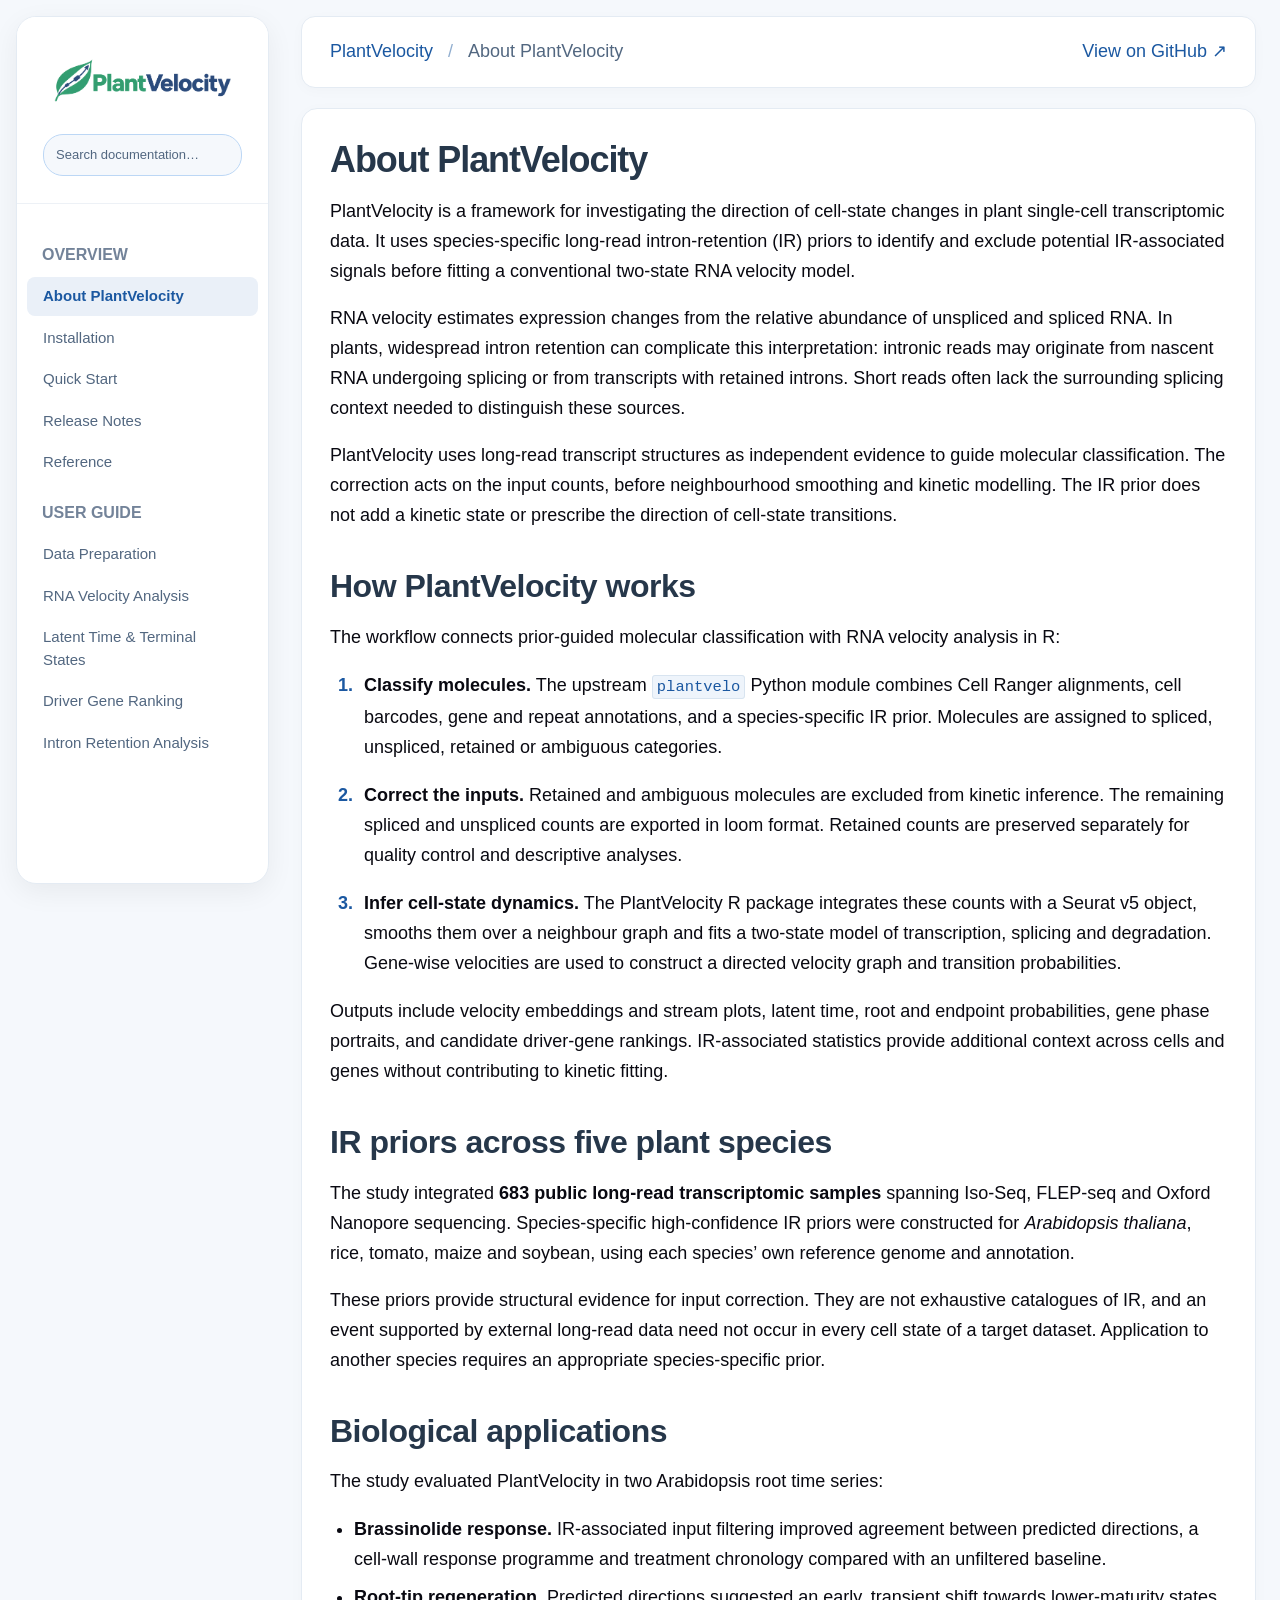
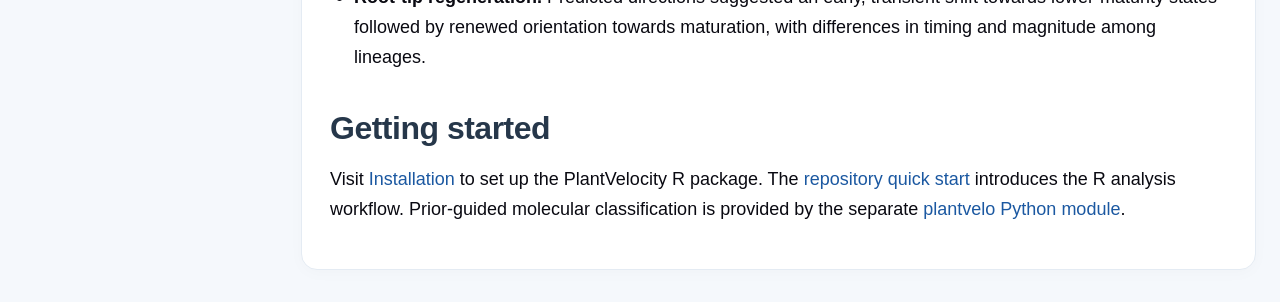
==== docs/index.html @ 2a9a4c6e "Release PlantVelocity v0.5.1" ====
<!doctype html>
<html lang="en">
<head>
  <meta charset="utf-8">
  <meta name="viewport" content="width=device-width, initial-scale=1">
  <meta name="description" content="PlantVelocity uses species-specific long-read intron-retention priors to correct plant single-cell RNA velocity inputs before two-state kinetic modelling.">
  <title>About PlantVelocity — PlantVelocity documentation</title>
  <link rel="stylesheet" href="style.css">
  <script src="navigation.js" defer></script>
</head>
<body>
  <a class="skip-link" href="#main">Skip to content</a>
  <aside class="sidebar" aria-label="Documentation navigation">
    <div class="brand">
      <a href="index.html"><img class="brand-logo" src="assets/logo.png" alt="PlantVelocity" width="2172" height="724"></a>
      <label class="sr-only" for="navigation-search">Search documentation pages</label>
      <input id="navigation-search" type="search" placeholder="Search documentation…" aria-controls="documentation-nav" autocomplete="off" hidden>
    </div>
    <nav id="documentation-nav" aria-label="Documentation">
      <div class="nav-group">
        <p class="nav-label">OVERVIEW</p>
        <a class="selected" aria-current="page" href="index.html">About PlantVelocity</a>
        <a href="installation.html">Installation</a>
        <a href="quick-start.html">Quick Start</a>
        <a href="release-notes.html">Release Notes</a>
        <a href="reference.html">Reference</a>
      </div>
      <div class="nav-group">
        <p class="nav-label">USER GUIDE</p>
        <a href="data-preparation.html">Data Preparation</a>
        <a href="rna-velocity-analysis.html">RNA Velocity Analysis</a>
        <a href="latent-time-terminal-states.html">Latent Time &amp; Terminal States</a>
        <a href="driver-gene-ranking.html">Driver Gene Ranking</a>
        <a href="intron-retention-analysis.html">Intron Retention Analysis</a>
      </div>
      <p class="search-status" role="status" aria-live="polite" hidden>No matching pages.</p>
    </nav>
  </aside>
  <div class="page">
    <header class="breadcrumbs"><span><a href="index.html">PlantVelocity</a><span aria-hidden="true"> / </span>About PlantVelocity</span><a class="source" href="https://github.com/PlantVelocityProject/PlantVelocity">View on GitHub ↗</a></header>
    <main id="main" tabindex="-1">
      <h1>About PlantVelocity</h1>
      <!-- Content adapted from the author-provided manuscript
           2026.9.15-PlantVelocity-English.docx: Abstract, Introduction,
           framework description, five-species resource, and Discussion.
           Resource coverage and application results describe the manuscript study. -->
      <p>PlantVelocity is a framework for investigating the direction of cell-state changes in plant single-cell transcriptomic data. It uses species-specific long-read intron-retention (IR) priors to identify and exclude potential IR-associated signals before fitting a conventional two-state RNA velocity model.</p>
      <p>RNA velocity estimates expression changes from the relative abundance of unspliced and spliced RNA. In plants, widespread intron retention can complicate this interpretation: intronic reads may originate from nascent RNA undergoing splicing or from transcripts with retained introns. Short reads often lack the surrounding splicing context needed to distinguish these sources.</p>
      <p>PlantVelocity uses long-read transcript structures as independent evidence to guide molecular classification. The correction acts on the input counts, before neighbourhood smoothing and kinetic modelling. The IR prior does not add a kinetic state or prescribe the direction of cell-state transitions.</p>

      <section id="workflow">
        <h2>How PlantVelocity works<a class="anchor" href="#workflow" aria-label="Link to How PlantVelocity works">¶</a></h2>
        <p>The workflow connects prior-guided molecular classification with RNA velocity analysis in R:</p>
        <ol class="about-workflow">
          <li><strong>Classify molecules.</strong> The upstream <code>plantvelo</code> Python module combines Cell Ranger alignments, cell barcodes, gene and repeat annotations, and a species-specific IR prior. Molecules are assigned to spliced, unspliced, retained or ambiguous categories.</li>
          <li><strong>Correct the inputs.</strong> Retained and ambiguous molecules are excluded from kinetic inference. The remaining spliced and unspliced counts are exported in loom format. Retained counts are preserved separately for quality control and descriptive analyses.</li>
          <li><strong>Infer cell-state dynamics.</strong> The PlantVelocity R package integrates these counts with a Seurat v5 object, smooths them over a neighbour graph and fits a two-state model of transcription, splicing and degradation. Gene-wise velocities are used to construct a directed velocity graph and transition probabilities.</li>
        </ol>
        <p>Outputs include velocity embeddings and stream plots, latent time, root and endpoint probabilities, gene phase portraits, and candidate driver-gene rankings. IR-associated statistics provide additional context across cells and genes without contributing to kinetic fitting.</p>
      </section>

      <section id="ir-priors">
        <h2>IR priors across five plant species<a class="anchor" href="#ir-priors" aria-label="Link to IR priors across five plant species">¶</a></h2>
        <p>The study integrated <strong>683 public long-read transcriptomic samples</strong> spanning Iso-Seq, FLEP-seq and Oxford Nanopore sequencing. Species-specific high-confidence IR priors were constructed for <em>Arabidopsis thaliana</em>, rice, tomato, maize and soybean, using each species’ own reference genome and annotation.</p>
        <p>These priors provide structural evidence for input correction. They are not exhaustive catalogues of IR, and an event supported by external long-read data need not occur in every cell state of a target dataset. Application to another species requires an appropriate species-specific prior.</p>
      </section>

      <section id="applications">
        <h2>Biological applications<a class="anchor" href="#applications" aria-label="Link to Biological applications">¶</a></h2>
        <p>The study evaluated PlantVelocity in two Arabidopsis root time series:</p>
        <ul>
          <li><strong>Brassinolide response.</strong> IR-associated input filtering improved agreement between predicted directions, a cell-wall response programme and treatment chronology compared with an unfiltered baseline.</li>
          <li><strong>Root-tip regeneration.</strong> Predicted directions suggested an early, transient shift towards lower-maturity states followed by renewed orientation towards maturation, with differences in timing and magnitude among lineages.</li>
        </ul>
      </section>

      <section id="getting-started">
        <h2>Getting started<a class="anchor" href="#getting-started" aria-label="Link to Getting started">¶</a></h2>
        <p>Visit <a href="installation.html">Installation</a> to set up the PlantVelocity R package. The <a href="https://github.com/PlantVelocityProject/PlantVelocity#quick-start">repository quick start</a> introduces the R analysis workflow. Prior-guided molecular classification is provided by the separate <a href="https://github.com/PlantVelocityProject/plantvelo">plantvelo Python module</a>.</p>
      </section>
    </main>
  </div>
</body>
</html>
---- docs/style.css ----
:root { color-scheme: light; --green: #26735d; --ink: #343b3e; --muted: #63716d; --line: #e1e7e4; }
* { box-sizing: border-box; }
[hidden] { display: none !important; }
.sr-only { position: absolute; width: 1px; height: 1px; padding: 0; margin: -1px; overflow: hidden; clip-path: inset(50%); white-space: nowrap; border: 0; }
html { scroll-behavior: smooth; scroll-padding-top: 24px; }
body { margin: 0; color: var(--ink); background: #f5f7f6; font: 16px/1.65 -apple-system, BlinkMacSystemFont, "Segoe UI", Arial, sans-serif; }
a { color: var(--green); text-decoration: none; }
a:hover { text-decoration: underline; }
a:focus-visible { outline: 3px solid #d49c36; outline-offset: 4px; }
.skip-link { position: fixed; top: -100px; left: 12px; z-index: 10; padding: 10px 20px; background: white; }
.skip-link:focus { top: 12px; }
.sidebar { width: 285px; position: fixed; inset: 0 auto 0 0; overflow-y: auto; background: #283431; color: #d4dfda; }
.brand { padding: 31px 26px 27px; background: var(--green); }
.brand a { display: block; color: white; font-size: 25px; font-weight: 700; letter-spacing: -.8px; }
#navigation-search { width: 100%; min-width: 0; margin-top: 20px; padding: 9px 12px; border: 1px solid #dce5df; border-radius: 20px; background: white; color: var(--ink); font: inherit; font-size: 13px; }
#navigation-search:focus-visible { outline: 3px solid #d49c36; outline-offset: 3px; }
.search-status { padding: 0 26px; font-size: 14px; }
nav { padding: 20px 0; }
.nav-label { color: #94b8a8; padding: 0 25px; font-size: 16px; font-weight: 700; letter-spacing: 0; margin: 18px 0 9px; }
nav a { display: block; padding: 8px 26px; color: #d9e2de; font-size: 15px; line-height: 1.5; }
nav a:hover { background: #35463f; text-decoration: none; }
nav a.selected { background: #eaf0ed; color: #254c3d; font-weight: 650; border-left: 4px solid #80b99b; padding-left: 22px; }
.sections { background: #22302b; padding: 8px 0; }
.sections a { padding-left: 39px; font-size: 15px; }
.sidebar-footer { margin: 22px 25px; padding-top: 18px; border-top: 1px solid #46564e; color: #a7bbb0; font-size: 12px; line-height: 1.9; }
.page { margin-left: 285px; max-width: 1040px; min-height: 100vh; background: white; padding: 0 62px; }
.breadcrumbs { display: flex; flex-wrap: wrap; justify-content: space-between; gap: 16px; padding: 26px 0 23px; font-size: 18px; border-bottom: 1px solid var(--line); color: var(--muted); }
.breadcrumbs span span { padding: 0 10px; color: #a2aaa6; }
.source { white-space: nowrap; font-size: 18px; align-self: center; }
main { padding-top: 27px; font-size: 18px; line-height: 30px; }
h1, h2, h3 { color: #273e33; line-height: 1.3; }
h1 { margin: 0 0 13px; font-size: 36px; letter-spacing: -1.1px; font-weight: 700; }
h2 { margin: 36px 0 14px; font-size: 32px; letter-spacing: -.5px; font-weight: 650; }
h3 { margin: 25px 0 9px; font-size: 18px; font-weight: 650; }
p { margin: 12px 0 17px; }
.lead { color: var(--muted); font-size: 18px; }
.anchor { margin-left: 9px; color: #729b88; opacity: 0; font-size: .7em; }
h1:hover .anchor, h2:hover .anchor, .anchor:focus-visible { opacity: 1; }
code { font-family: Consolas, "Liberation Mono", monospace; font-size: .86em; background: #f1f5f2; color: #28563e; border: 1px solid #e6ece8; padding: 2px 4px; border-radius: 3px; overflow-wrap: anywhere; }
.code-block { position: relative; margin: 17px 0 21px; border: 1px solid #dce5df; border-left: 3px solid #79a78d; background: #f5f8f6; border-radius: 3px; }
.language { display: block; padding: 6px 17px; border-bottom: 1px solid #e3eae6; font-size: 13px; font-weight: 650; letter-spacing: .7px; color: #5a7667; }
pre { margin: 0; padding: 16px 18px; overflow-x: auto; line-height: 1.5; }
pre code { font-size: 15px; border: 0; padding: 0; background: none; overflow-wrap: normal; }
.note { background: #eef6f1; border: 1px solid #cfdfd5; border-radius: 3px; margin: 21px 0; }
.note > strong { display: block; padding: 8px 17px; background: #dcece1; color: #2c563c; font-size: 18px; }
.note p { margin: 0; padding: 13px 17px; font-size: 18px; }
ul { padding-left: 24px; }
.about-workflow { padding-left: 28px; }
.about-workflow li { margin: 18px 0; padding-left: 6px; }
.about-workflow li::marker { color: var(--green); font-weight: 700; }
li { margin: 8px 0; }
.references { list-style: none; counter-reset: reference; margin: 25px 0 40px; padding: 0; }
.references li { counter-increment: reference; position: relative; margin: 0 0 12px; padding-left: 42px; }
.references li::before { content: "[" counter(reference) "]"; position: absolute; left: 0; color: var(--muted); }
  .velocity-figure { margin: 24px 0 30px; }
  .velocity-figure img { display: block; width: auto; max-width: 85%; height: auto; margin: 0 auto; }
  .velocity-figure figcaption { margin-top: 12px; color: var(--muted); font-size: 18px; line-height: 30px; }
  .table-scroll { overflow-x: auto; }
table { width: 100%; border-collapse: collapse; font-size: 18px; margin: 5px 0 18px; }
caption { text-align: left; color: var(--muted); font-size: 12px; margin-bottom: 10px; }
th, td { text-align: left; padding: 11px 13px; border: 1px solid var(--line); }
th { background: #edf3ef; font-weight: 650; }
tbody tr:nth-child(even) { background: #fafcfb; }
footer { margin-top: 45px; padding: 22px 0 35px; border-top: 1px solid var(--line); font-size: 12px; color: var(--muted); line-height: 1.9; }
@media (min-width: 1600px) { .page { margin-left: 305px; } .sidebar { width: 305px; } }
@media (max-width: 1050px) { .sidebar { width: 245px; } .page { margin-left: 245px; padding: 0 35px; } .brand { padding-left: 23px; } .brand a { font-size: 25px; } }
@media (max-width: 720px) {
  .sidebar { position: static; width: 100%; }
  .brand { padding: 20px 24px; }
  nav { padding: 0 0 12px; }
  .sidebar-footer { display: none; }
  .nav-group { display: flex; flex-wrap: wrap; padding: 0 15px; }
  .nav-label { width: 100%; padding: 0 9px; }
  .nav-group a { padding: 7px 9px; font-size: 15px; }
  nav a.selected { padding: 9px 24px; border: 0; }
  .sections { display: flex; flex-wrap: wrap; padding: 8px 15px; }
  .sections a { padding: 5px 9px; }
  .page { margin-left: 0; padding: 0 24px; }
  .breadcrumbs { padding: 19px 0; font-size: 18px; }
  .source { display: none; }
  pre { padding: 13px; }
}
@media (prefers-reduced-motion: reduce) { html { scroll-behavior: auto; } }
/* Shared blue-grey theme and floating documentation panels. */
:root { --green: #1b58a1; --ink: #090911; --muted: #526780; --line: #d8e4f0; }
body { background: #f5f8fc; }
.sidebar { inset: 16px auto 16px 16px; width: 253px; border: 1px solid #e4ebf3; border-radius: 20px; box-shadow: 0 8px 28px rgba(9, 9, 17, 0.06); background: #fff; color: #526780; }
.brand { background: #fff; border-bottom: 1px solid #edf1f6; }
.brand a { color: #1b58a1; }
.brand-logo { display: block; width: 100%; max-width: 240px; height: auto; margin: 0 auto; }
#navigation-search { background: #f5f8fc; border-color: #bcd7f5; color: #090911; }
#navigation-search::placeholder { color: #526780; }
a:focus-visible, #navigation-search:focus-visible { outline-color: #91aecf; }
.nav-label { color: #738399; }
nav a { color: #526780; margin: 3px 10px; padding-left: 16px; padding-right: 16px; border-radius: 8px; }
nav a:hover { background: #f3f6fa; color: #1b58a1; }
nav a.selected { background: #eaf0f8; color: #1b58a1; border-left: 0; padding-left: 16px; }
.sections { background: #eff4fa; }
.sidebar-footer { border-color: #d8e4f0; color: #526780; }
.breadcrumbs span span { color: #91aecf; }
h1, h2, h3 { color: #26374a; }
.anchor { color: #1b58a1; }
code { color: #1b58a1; background: #eef4fb; border-color: #d8e4f0; }
.code-block { background: #f7f9fc; border-color: #e4ebf3; border-left-color: #91aecf; border-radius: 10px; overflow: hidden; }
.language { background: #eff4fa; color: #526780; border-bottom-color: #e4ebf3; }
pre code { background: none; border: 0; }
.note { background: #f3f7fc; border-color: #bcd7f5; }
.note > strong { background: #d8e4f0; color: #1b58a1; }
th { background: #d8e4f0; }
tbody tr:nth-child(even) { background: #f3f7fc; }
.page { background: transparent; padding: 16px 24px 32px 16px; }
.breadcrumbs { background: #fff; border: 1px solid #e4ebf3; border-radius: 14px; padding: 20px 28px; box-shadow: 0 3px 14px rgba(9, 9, 17, 0.025); }
main { margin-top: 20px; padding: 28px; background: #fff; border: 1px solid #e4ebf3; border-radius: 16px; box-shadow: 0 3px 16px rgba(9, 9, 17, 0.025); }
main > section { margin: 0; padding: 0; }
.velocity-figure figcaption { color: #738399; }
@media (min-width: 1600px) { .sidebar { width: 273px; } }
@media (min-width: 721px) and (max-width: 1050px) { .sidebar { width: 213px; } .page { padding-left: 16px; padding-right: 16px; } }
@media (max-width: 720px) { .sidebar { width: auto; margin: 16px; } .page { padding: 0 16px 24px; } .breadcrumbs { padding: 18px 20px; } main { padding: 22px 20px; } nav a.selected { padding: 7px 9px; } }
@media print { .sidebar, .breadcrumbs, .skip-link, .anchor { display: none; } .page { margin: 0; max-width: none; padding: 0; } main { margin: 0; padding: 0; border: 0; border-radius: 0; box-shadow: none; } body { font-size: 11pt; background: white; } pre { white-space: pre-wrap; } section { break-inside: auto; } }
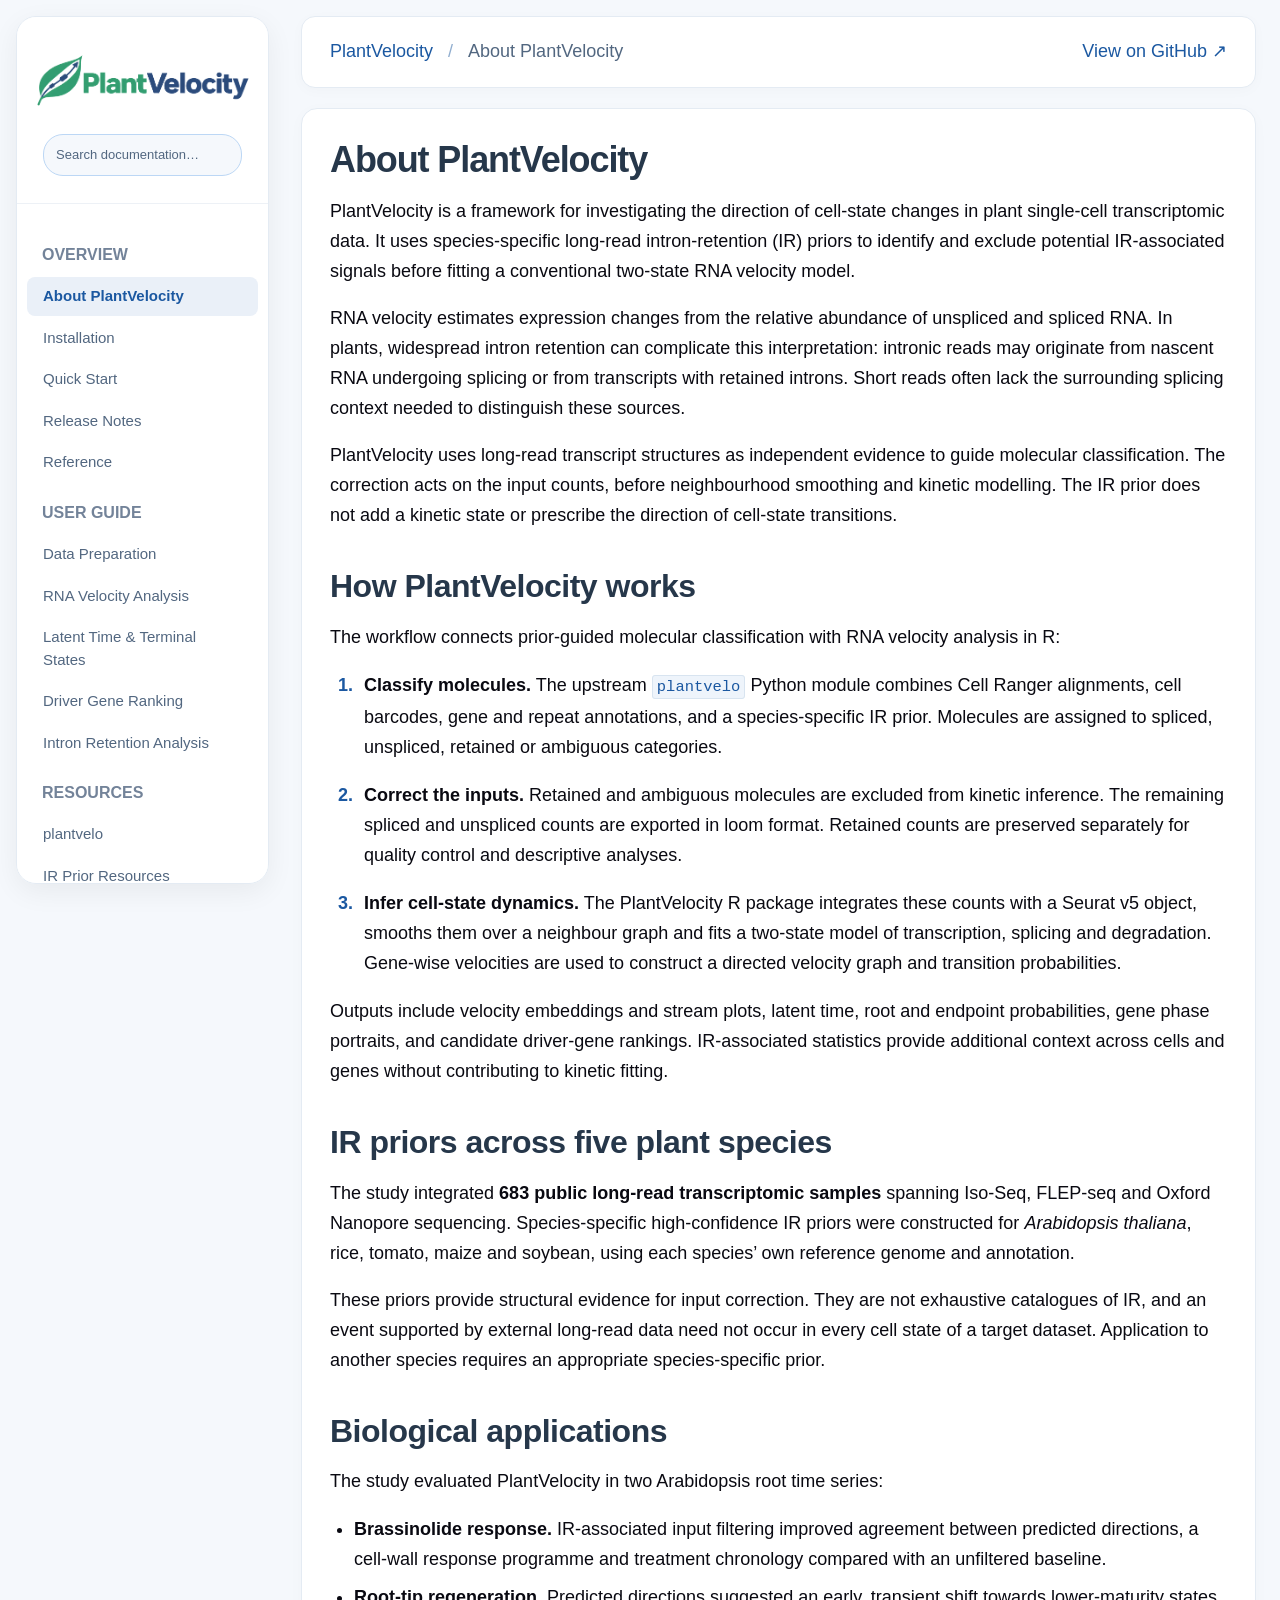
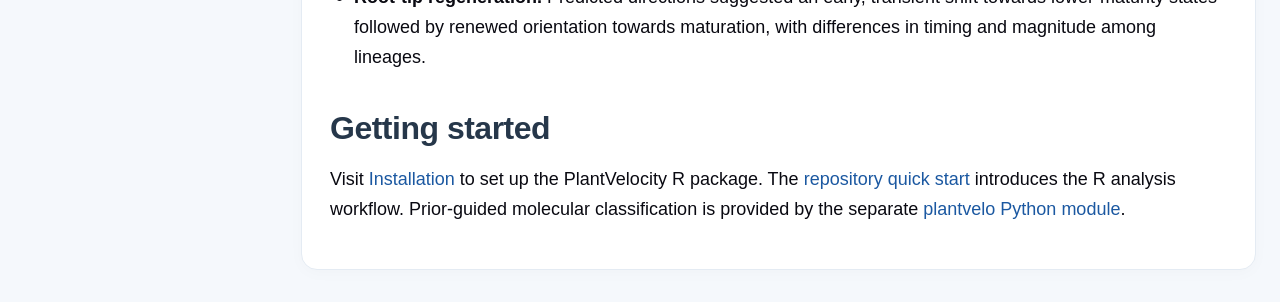
==== commit 2b28d399: "docs update" ====
--- a/docs/index.html
+++ b/docs/index.html
@@ -32,6 +32,11 @@
         <a href="latent-time-terminal-states.html">Latent Time &amp; Terminal States</a>
         <a href="driver-gene-ranking.html">Driver Gene Ranking</a>
         <a href="intron-retention-analysis.html">Intron Retention Analysis</a>
+      </div>
+      <div class="nav-group">
+        <p class="nav-label">RESOURCES</p>
+        <a href="plantvelo.html">plantvelo</a>
+        <a href="ir-prior-resources.html">IR Prior Resources</a>
       </div>
       <p class="search-status" role="status" aria-live="polite" hidden>No matching pages.</p>
     </nav>
--- a/docs/style.css
+++ b/docs/style.css
@@ -1,5 +1,22 @@
 :root { color-scheme: light; --green: #26735d; --ink: #343b3e; --muted: #63716d; --line: #e1e7e4; }
 * { box-sizing: border-box; }
+.prior-grid { display: grid; grid-template-columns: repeat(6, minmax(0, 1fr)); gap: 20px; margin: 28px 0; }
+.prior-card { grid-column: span 2; min-width: 0; display: flex; flex-direction: column; text-align: center; padding: 16px; border: 1px solid #e4ebf3; border-radius: 14px; background: #fff; }
+.prior-card:nth-child(4) { grid-column: 2 / span 2; }
+.prior-image { display: block; border-radius: 8px; }
+.prior-image img { display: block; width: 100%; height: 180px; object-fit: contain; }
+.prior-card h3 { margin: 12px 0 14px; font-size: 18px; font-weight: 700; }
+.prior-assembly { margin: 0 0 14px; font-size: 15px; line-height: 21px; overflow-wrap: anywhere; color: #526780; }
+.prior-card dl { margin: auto 0 16px; font-size: 15px; line-height: 22px; }
+.prior-card dl div { display: flex; justify-content: space-between; gap: 8px; text-align: left; }
+.prior-card dd { margin: 0; font-weight: 650; color: #1b58a1; }
+.prior-download { display: block; padding: 10px 8px; border-radius: 8px; background: #1b58a1; color: #fff; font-size: 16px; line-height: 22px; }
+.prior-download:hover { background: #174b89; text-decoration: none; }
+.prior-references { font-size: 14px; line-height: 23px; }
+.prior-references caption { font-size: 18px; line-height: 30px; }
+.prior-references th, .prior-references td { overflow-wrap: anywhere; }
+@media (max-width: 1100px) { .prior-grid { grid-template-columns: repeat(2, minmax(0, 1fr)); } .prior-card, .prior-card:nth-child(4) { grid-column: auto; } }
+@media (max-width: 560px) { .prior-grid { grid-template-columns: minmax(0, 1fr); } .prior-image img { height: 220px; } }
 [hidden] { display: none !important; }
 .sr-only { position: absolute; width: 1px; height: 1px; padding: 0; margin: -1px; overflow: hidden; clip-path: inset(50%); white-space: nowrap; border: 0; }
 html { scroll-behavior: smooth; scroll-padding-top: 24px; }
@@ -87,7 +104,7 @@
 .sidebar { inset: 16px auto 16px 16px; width: 253px; border: 1px solid #e4ebf3; border-radius: 20px; box-shadow: 0 8px 28px rgba(9, 9, 17, 0.06); background: #fff; color: #526780; }
 .brand { background: #fff; border-bottom: 1px solid #edf1f6; }
 .brand a { color: #1b58a1; }
-.brand-logo { display: block; width: 100%; max-width: 240px; height: auto; margin: 0 auto; }
+.brand-logo { display: block; width: 100%; max-width: 240px; height: auto; margin: 0 auto; transform: scale(1.2); transform-origin: center; }
 #navigation-search { background: #f5f8fc; border-color: #bcd7f5; color: #090911; }
 #navigation-search::placeholder { color: #526780; }
 a:focus-visible, #navigation-search:focus-visible { outline-color: #91aecf; }
